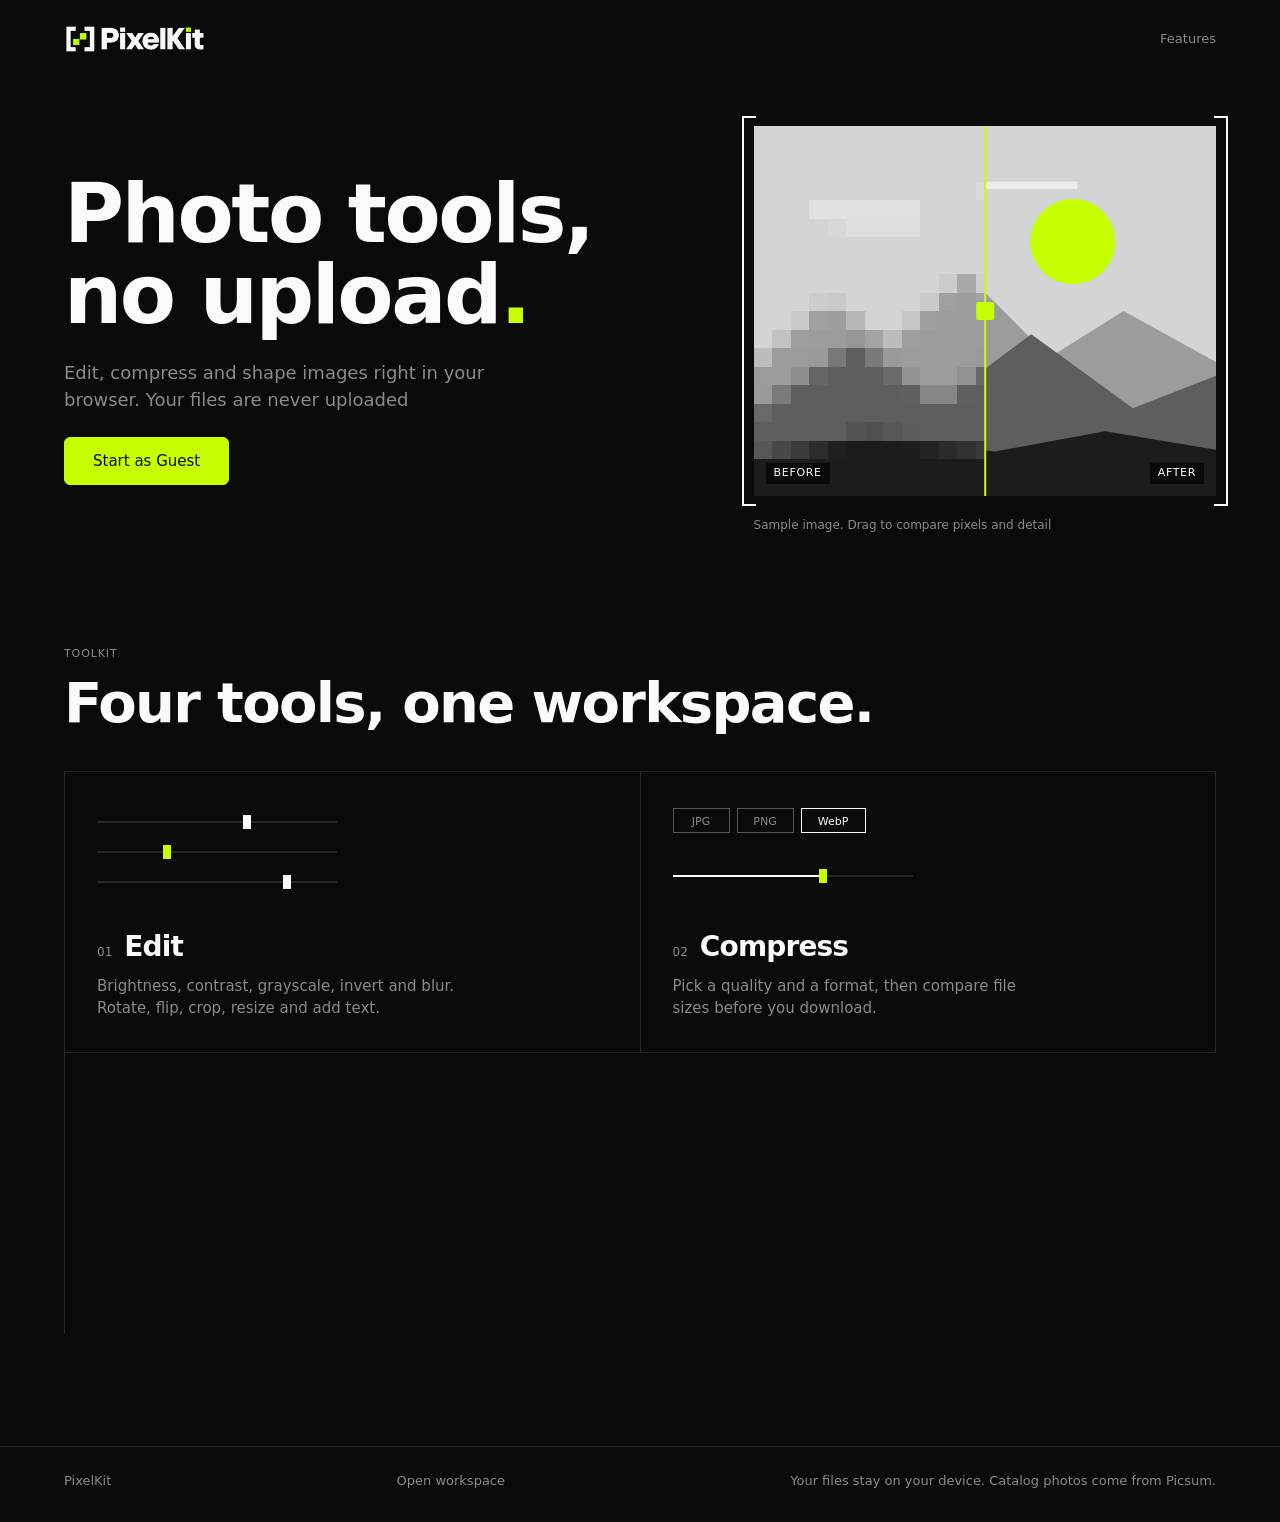
==== index.html @ 5ed44359 "PixelKit: landing, workspace, editor, compressor, meme, catalog, logo maker core Co-Authored-By: Cla" ====
<!doctype html>
<html lang="en">
<head>
<meta charset="utf-8">
<meta name="viewport" content="width=device-width, initial-scale=1">
<meta name="description" content="PixelKit is a photo toolkit that runs in your browser: edit, compress, make memes and posts, and find images.">
<meta name="theme-color" content="#0a0a0a">
<meta http-equiv="Content-Security-Policy" content="default-src 'self'; script-src 'self'; style-src 'self' https://fonts.googleapis.com; font-src https://fonts.gstatic.com; img-src 'self' data: blob: https://picsum.photos https://fastly.picsum.photos; connect-src 'self' https://picsum.photos; object-src 'none'; base-uri 'self'">
<link rel="icon" type="image/png" href="assets/PixelKit_Icon_Transparent.png">
<link rel="preconnect" href="https://fonts.googleapis.com">
<link rel="preconnect" href="https://fonts.gstatic.com" crossorigin>
<link rel="stylesheet" href="https://fonts.googleapis.com/css2?family=Inter:wght@400;500&family=Space+Grotesk:wght@700&display=swap">
<link rel="stylesheet" href="css/tokens.css">
<link rel="stylesheet" href="css/base.css">
<title>PixelKit — Photo toolkit in your browser</title>
<link rel="stylesheet" href="css/landing.css">
</head>
<body class="landing">
<header class="wrap site-header">
  <a class="logo" href="index.html" aria-label="PixelKit home"><img src="assets/PixelKit_Logo_Transparent.png" alt="PixelKit"></a>
  <a class="text-link" href="#features">Features</a>
</header>

<main>
  <section class="wrap hero">
    <div class="hero__copy">
      <h1><span>Photo tools,</span> <span>no upload<span class="dot">.</span></span></h1>
      <p>Edit, compress and shape images right in your browser. Your files are never uploaded</p>
      <a class="btn btn--primary btn--lg" href="app.html">Start as Guest</a>
    </div>
    <figure class="hero__preview">
      <div class="compare">
        <img src="assets/hero-sample.svg" width="500" height="400" alt="Sample landscape image with a lime sun">
      </div>
      <figcaption>Sample image. Drag to compare pixels and detail</figcaption>
    </figure>
  </section>

  <section class="wrap features" id="features" aria-labelledby="features-title">
    <div class="features__head">
      <p class="eyebrow">Toolkit</p>
      <h2 id="features-title">Four tools, one workspace.</h2>
    </div>
    <div class="features__grid">
      <article class="module">
        <svg class="module__visual" viewBox="0 0 240 96" aria-hidden="true">
          <line class="v-line" x1="0" y1="18" x2="240" y2="18"/><rect class="v-knob" x="146" y="11" width="8" height="14"/>
          <line class="v-line" x1="0" y1="48" x2="240" y2="48"/><rect class="v-lime" x="66" y="41" width="8" height="14"/>
          <line class="v-line" x1="0" y1="78" x2="240" y2="78"/><rect class="v-knob" x="186" y="71" width="8" height="14"/>
        </svg>
        <h3><span class="module__n">01</span>Edit</h3>
        <p>Brightness, contrast, grayscale, invert and blur. Rotate, flip, crop, resize and add text.</p>
      </article>
      <article class="module">
        <svg class="module__visual" viewBox="0 0 240 96" aria-hidden="true">
          <rect class="v-box" x="0.5" y="4.5" width="56" height="24"/><text class="v-text" x="28" y="21" text-anchor="middle">JPG</text>
          <rect class="v-box" x="64.5" y="4.5" width="56" height="24"/><text class="v-text" x="92" y="21" text-anchor="middle">PNG</text>
          <rect class="v-box v-box--on" x="128.5" y="4.5" width="64" height="24"/><text class="v-text v-text--on" x="160" y="21" text-anchor="middle">WebP</text>
          <line class="v-line" x1="0" y1="72" x2="240" y2="72"/>
          <line class="v-fill" x1="0" y1="72" x2="150" y2="72"/><rect class="v-lime" x="146" y="65" width="8" height="14"/>
        </svg>
        <h3><span class="module__n">02</span>Compress</h3>
        <p>Pick a quality and a format, then compare file sizes before you download.</p>
      </article>
      <article class="module">
        <svg class="module__visual" viewBox="0 0 240 96" aria-hidden="true">
          <rect class="v-box" x="0.5" y="12.5" width="72" height="72"/>
          <rect class="v-knob" x="10" y="20" width="53" height="6"/><rect class="v-lime" x="10" y="70" width="53" height="6"/>
          <rect class="v-box" x="88.5" y="8.5" width="40.5" height="72"/>
          <rect class="v-knob" x="96" y="16" width="25" height="6"/><rect class="v-lime" x="96" y="66" width="25" height="6"/>
          <text class="v-text" x="148" y="38">Post · 1:1</text>
          <text class="v-text" x="148" y="62">Status · 9:16</text>
        </svg>
        <h3><span class="module__n">03</span>Meme &amp; Post</h3>
        <p>Top and bottom text with Instagram and WhatsApp Status sizes.</p>
      </article>
      <article class="module">
        <svg class="module__visual" viewBox="0 0 240 96" aria-hidden="true">
          <rect class="v-tile" x="0" y="6" width="38" height="38" fill-opacity=".14"/><rect class="v-tile" x="46" y="6" width="38" height="38" fill-opacity=".28"/>
          <rect class="v-lime" x="92" y="6" width="38" height="38"/><rect class="v-tile" x="138" y="6" width="38" height="38" fill-opacity=".2"/>
          <rect class="v-tile" x="0" y="52" width="38" height="38" fill-opacity=".3"/><rect class="v-tile" x="46" y="52" width="38" height="38" fill-opacity=".16"/>
          <rect class="v-tile" x="92" y="52" width="38" height="38" fill-opacity=".24"/><rect class="v-tile" x="138" y="52" width="38" height="38" fill-opacity=".12"/>
        </svg>
        <h3><span class="module__n">04</span>Discover</h3>
        <p>Browse free photos from Picsum and send one straight into your workspace.</p>
      </article>
    </div>
  </section>
</main>

<footer class="site-footer"><div class="wrap site-footer__row">
  <span>PixelKit</span>
  <a class="text-link" href="app.html">Open workspace</a>
  <span>Your files stay on your device. Catalog photos come from Picsum.</span>
</div></footer>
<script type="module" src="js/landing.js"></script>
</body>
</html>
---- css/tokens.css ----
:root {
  --bg: #0a0a0a;
  --surface: #141414;
  --border: #262626;
  --text: #fafafa;
  --muted: #8a8a8a;
  --accent: #c6ff00;
  --on-accent: #0a0a0a;

  --font-display: "Space Grotesk", system-ui, sans-serif;
  --font-ui: "Inter", system-ui, sans-serif;

  --radius: 6px;
  --t-fast: 150ms;
  --t-base: 250ms;
}
---- css/base.css ----
*, *::before, *::after { box-sizing: border-box; }

html { color-scheme: dark; }

body {
  margin: 0;
  background: var(--bg);
  color: var(--text);
  font: 400 14px/1.5 var(--font-ui);
  -webkit-font-smoothing: antialiased;
}

h1, h2, h3 {
  margin: 0;
  font-family: var(--font-display);
  font-weight: 700;
  letter-spacing: -0.03em;
}

a { color: inherit; }

img { display: block; max-width: 100%; }

:focus-visible {
  outline: 2px solid var(--accent);
  outline-offset: 2px;
}

.btn {
  display: inline-flex;
  align-items: center;
  justify-content: center;
  height: 36px;
  padding: 0 16px;
  border: 1px solid var(--border);
  border-radius: var(--radius);
  background: var(--surface);
  color: var(--text);
  font: 500 13px var(--font-ui);
  text-decoration: none;
  cursor: pointer;
  transition: transform var(--t-fast), border-color var(--t-fast), background var(--t-fast);
}
.btn:hover { border-color: var(--muted); }
.btn:disabled { opacity: 0.4; cursor: not-allowed; }
.btn:disabled:hover { border-color: var(--border); }

.btn--primary {
  background: var(--accent);
  border-color: var(--accent);
  color: var(--on-accent);
}
.btn--primary:hover { border-color: var(--accent); transform: translateY(-1px); }

/* The logo PNG holds the wordmark plus a second icon on the right; crop to the wordmark (1115 of 1506px). */
.logo {
  display: block;
  overflow: hidden;
  aspect-ratio: 1115 / 236;
}
.logo img { max-width: none; width: calc(1506 / 1115 * 100%); }

@media (prefers-reduced-motion: reduce) {
  *, *::before, *::after { transition-duration: 0.01ms !important; animation-duration: 0.01ms !important; }
  .btn--primary:hover { transform: none; }
}
---- css/landing.css ----
.wrap { max-width: 1200px; margin: 0 auto; padding: 0 24px; }

.text-link { color: var(--muted); text-decoration: none; font-size: 13px; transition: color var(--t-fast); }
.text-link:hover { color: var(--text); }

.landing .btn--lg { height: 48px; padding: 0 28px; font-size: 15px; }
.landing .btn:active { transform: scale(0.97); transition-duration: 125ms; }

/* Header */
.site-header { display: flex; align-items: center; justify-content: space-between; padding-top: 24px; padding-bottom: 24px; }
.site-header .logo { width: 140px; }

/* Hero */
.hero { display: grid; grid-template-columns: minmax(0, 1.15fr) minmax(0, 0.85fr); gap: 64px; align-items: center; padding-top: 48px; padding-bottom: 112px; overflow-x: clip; /* the shifted divider box is wider than the frame */ }
.hero__copy { display: flex; flex-direction: column; align-items: flex-start; gap: 24px; }
.hero h1 { font-size: clamp(44px, 6.4vw, 96px); line-height: 0.98; }
.hero h1 > span:first-child { display: block; }
.hero .dot { color: var(--accent); }
.hero p { margin: 0; max-width: 40ch; color: var(--muted); font-size: 18px; }

.hero__copy > *, .hero__preview { animation: rise 500ms ease-out both; }
.hero__copy > :nth-child(2) { animation-delay: 60ms; }
.hero__copy > :nth-child(3) { animation-delay: 120ms; }
.hero__preview { animation-delay: 180ms; margin: 0; }
@keyframes rise { from { opacity: 0; transform: translateY(16px); } }

.hero__preview figcaption { margin-top: 20px; color: var(--muted); font-size: 12px; }

/* Before/after compare. Left of --split is pixelated, right is the sharp <img>. */
.compare { position: relative; --split: 50%; aspect-ratio: 5 / 4; background: var(--surface); }
.compare img { width: 100%; height: 100%; object-fit: cover; }
/* Corner brackets echo the logo. */
.compare::before, .compare::after { content: ""; position: absolute; top: -10px; bottom: -10px; width: 14px; border: 2px solid var(--text); pointer-events: none; }
.compare::before { left: -12px; border-right: 0; }
.compare::after { right: -12px; border-left: 0; }

.compare__pixels { position: absolute; inset: 0; width: 100%; height: 100%; image-rendering: pixelated; clip-path: inset(0 calc(100% - var(--split)) 0 0); }
.compare__divider { position: absolute; inset: 0; width: 100%; transform: translateX(var(--split)); pointer-events: none; }
.compare__divider::before { content: ""; position: absolute; top: 0; bottom: 0; left: -1px; width: 2px; background: var(--accent); }
.compare__divider::after { content: ""; position: absolute; top: 50%; left: -9px; width: 18px; height: 18px; margin-top: -9px; background: var(--accent); border-radius: 2px; }
.compare input { position: absolute; inset: 0; width: 100%; height: 100%; margin: 0; opacity: 0; cursor: ew-resize; touch-action: pan-y; }
.compare input:focus-visible ~ .compare__divider::after { outline: 2px solid var(--text); outline-offset: 3px; }

.compare__tag { position: absolute; bottom: 12px; padding: 2px 8px; background: var(--bg); color: var(--text); font-size: 11px; font-weight: 500; letter-spacing: 0.06em; text-transform: uppercase; pointer-events: none; }
.compare__tag--before { left: 12px; }
.compare__tag--after { right: 12px; }

.compare.is-intro .compare__pixels { transition: clip-path 700ms cubic-bezier(0.22, 1, 0.36, 1); }
.compare.is-intro .compare__divider { transition: transform 700ms cubic-bezier(0.22, 1, 0.36, 1); }

/* Features: one hairline table instead of four separate cards. */
.features { padding-bottom: 112px; }
.features__head { margin-bottom: 40px; }
.eyebrow { margin: 0 0 12px; color: var(--muted); font-size: 11px; font-weight: 500; letter-spacing: 0.08em; text-transform: uppercase; }
.features h2 { font-size: clamp(32px, 4.5vw, 56px); line-height: 1.02; }

.features__grid { display: grid; grid-template-columns: repeat(2, minmax(0, 1fr)); border-top: 1px solid var(--border); border-left: 1px solid var(--border); }
.module { padding: 32px; border-right: 1px solid var(--border); border-bottom: 1px solid var(--border); transition: background var(--t-base); }
.module__visual { display: block; width: 100%; max-width: 240px; height: auto; margin-bottom: 32px; overflow: visible; }
.module h3 { display: flex; align-items: baseline; gap: 12px; font-size: 28px; line-height: 1.1; }
.module__n { color: var(--muted); font: 500 12px var(--font-ui); letter-spacing: 0; }
.module p { margin: 12px 0 0; max-width: 38ch; color: var(--muted); font-size: 15px; }

@media (hover: hover) { .module:hover { background: var(--surface); } }

/* Feature visuals (inline SVG) */
.v-line { stroke: var(--muted); stroke-opacity: 0.45; stroke-width: 1; }
.v-fill { stroke: var(--text); stroke-width: 2; }
.v-knob { fill: var(--text); }
.v-lime { fill: var(--accent); }
.v-box { fill: none; stroke: var(--muted); stroke-opacity: 0.6; }
.v-box--on { stroke: var(--text); stroke-opacity: 1; }
.v-text { fill: var(--muted); font: 500 11px var(--font-ui); }
.v-text--on { fill: var(--text); }
.v-tile { fill: var(--muted); }

/* Scroll reveal; the hidden state only exists once animations.js has run. */
.reveal { opacity: 0; transform: translateY(16px); transition: opacity 600ms ease-out, transform 600ms ease-out; }
.reveal.is-visible { opacity: 1; transform: none; }
.module:nth-child(even).reveal { transition-delay: 80ms, 80ms; }

/* Footer */
.site-footer { border-top: 1px solid var(--border); color: var(--muted); font-size: 13px; }
.site-footer__row { display: flex; flex-wrap: wrap; align-items: center; justify-content: space-between; gap: 12px 24px; padding-top: 24px; padding-bottom: 32px; }

@media (max-width: 900px) {
  .hero { grid-template-columns: minmax(0, 1fr); gap: 48px; padding-bottom: 80px; }
  .hero__preview { max-width: 560px; }
  .features { padding-bottom: 80px; }
}
@media (max-width: 640px) {
  .features__grid { grid-template-columns: minmax(0, 1fr); }
  .module { padding: 24px; }
  .module__visual { margin-bottom: 24px; }
}

@media (prefers-reduced-motion: reduce) {
  .hero__copy > *, .hero__preview { animation: none; }
  .reveal { transform: none; }
  .landing .btn:active { transform: none; }
}
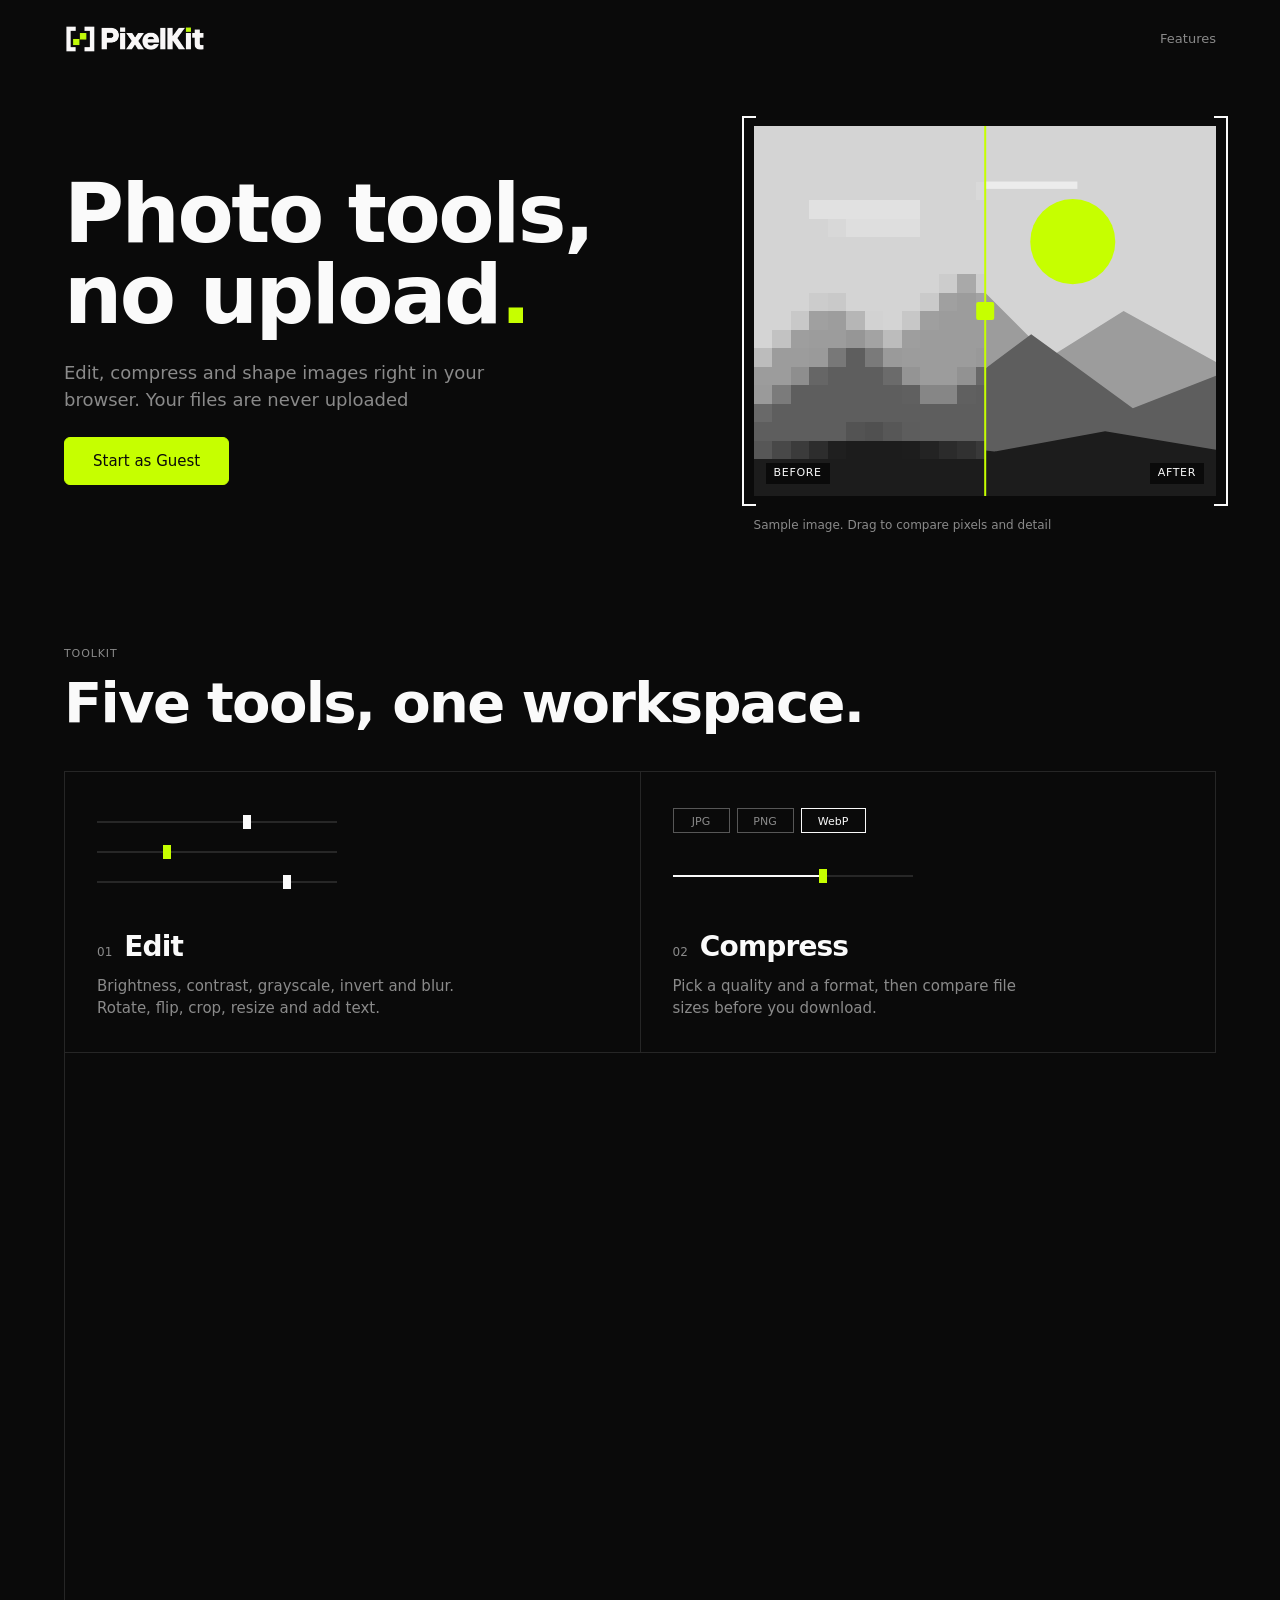
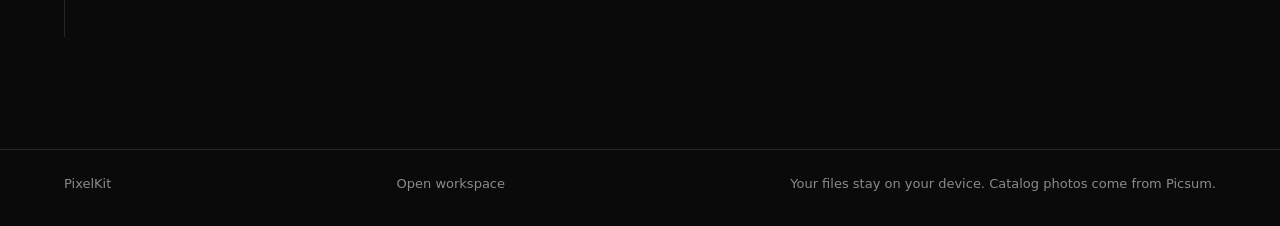
==== commit 26581f65: "development phase completed" ====
--- a/index.html
+++ b/index.html
@@ -39,7 +39,7 @@
   <section class="wrap features" id="features" aria-labelledby="features-title">
     <div class="features__head">
       <p class="eyebrow">Toolkit</p>
-      <h2 id="features-title">Four tools, one workspace.</h2>
+      <h2 id="features-title">Five tools, one workspace.</h2>
     </div>
     <div class="features__grid">
       <article class="module">
@@ -76,12 +76,21 @@
       </article>
       <article class="module">
         <svg class="module__visual" viewBox="0 0 240 96" aria-hidden="true">
+          <rect class="v-lime" x="8" y="18" width="104" height="60"/><circle class="v-knob" cx="96" cy="56" r="30"/>
+          <rect class="v-box v-box--on" x="60.5" y="20.5" width="71" height="71"/>
+          <text class="v-text v-text--on" x="152" y="44">Logo</text><text class="v-text" x="152" y="68">PNG</text>
+        </svg>
+        <h3><span class="module__n">04</span>Logo Maker</h3>
+        <p>Add text, rectangles and circles, drag them into place and set their layer order. Export a PNG with a transparent or solid background.</p>
+      </article>
+      <article class="module">
+        <svg class="module__visual" viewBox="0 0 240 96" aria-hidden="true">
           <rect class="v-tile" x="0" y="6" width="38" height="38" fill-opacity=".14"/><rect class="v-tile" x="46" y="6" width="38" height="38" fill-opacity=".28"/>
           <rect class="v-lime" x="92" y="6" width="38" height="38"/><rect class="v-tile" x="138" y="6" width="38" height="38" fill-opacity=".2"/>
           <rect class="v-tile" x="0" y="52" width="38" height="38" fill-opacity=".3"/><rect class="v-tile" x="46" y="52" width="38" height="38" fill-opacity=".16"/>
           <rect class="v-tile" x="92" y="52" width="38" height="38" fill-opacity=".24"/><rect class="v-tile" x="138" y="52" width="38" height="38" fill-opacity=".12"/>
         </svg>
-        <h3><span class="module__n">04</span>Discover</h3>
+        <h3><span class="module__n">05</span>Discover</h3>
         <p>Browse free photos from Picsum and send one straight into your workspace.</p>
       </article>
     </div>
--- a/css/landing.css
+++ b/css/landing.css
@@ -48,7 +48,7 @@
 .compare.is-intro .compare__pixels { transition: clip-path 700ms cubic-bezier(0.22, 1, 0.36, 1); }
 .compare.is-intro .compare__divider { transition: transform 700ms cubic-bezier(0.22, 1, 0.36, 1); }
 
-/* Features: one hairline table instead of four separate cards. */
+/* Features: one hairline table instead of separate cards. With an odd number of cards, the last one spans the whole row. */
 .features { padding-bottom: 112px; }
 .features__head { margin-bottom: 40px; }
 .eyebrow { margin: 0 0 12px; color: var(--muted); font-size: 11px; font-weight: 500; letter-spacing: 0.08em; text-transform: uppercase; }
@@ -56,6 +56,7 @@
 
 .features__grid { display: grid; grid-template-columns: repeat(2, minmax(0, 1fr)); border-top: 1px solid var(--border); border-left: 1px solid var(--border); }
 .module { padding: 32px; border-right: 1px solid var(--border); border-bottom: 1px solid var(--border); transition: background var(--t-base); }
+.module:last-child { grid-column: 1 / -1; }
 .module__visual { display: block; width: 100%; max-width: 240px; height: auto; margin-bottom: 32px; overflow: visible; }
 .module h3 { display: flex; align-items: baseline; gap: 12px; font-size: 28px; line-height: 1.1; }
 .module__n { color: var(--muted); font: 500 12px var(--font-ui); letter-spacing: 0; }
@@ -91,6 +92,7 @@
 @media (max-width: 640px) {
   .features__grid { grid-template-columns: minmax(0, 1fr); }
   .module { padding: 24px; }
+  .text-link { display: inline-flex; align-items: center; min-height: 40px; }
   .module__visual { margin-bottom: 24px; }
 }
 
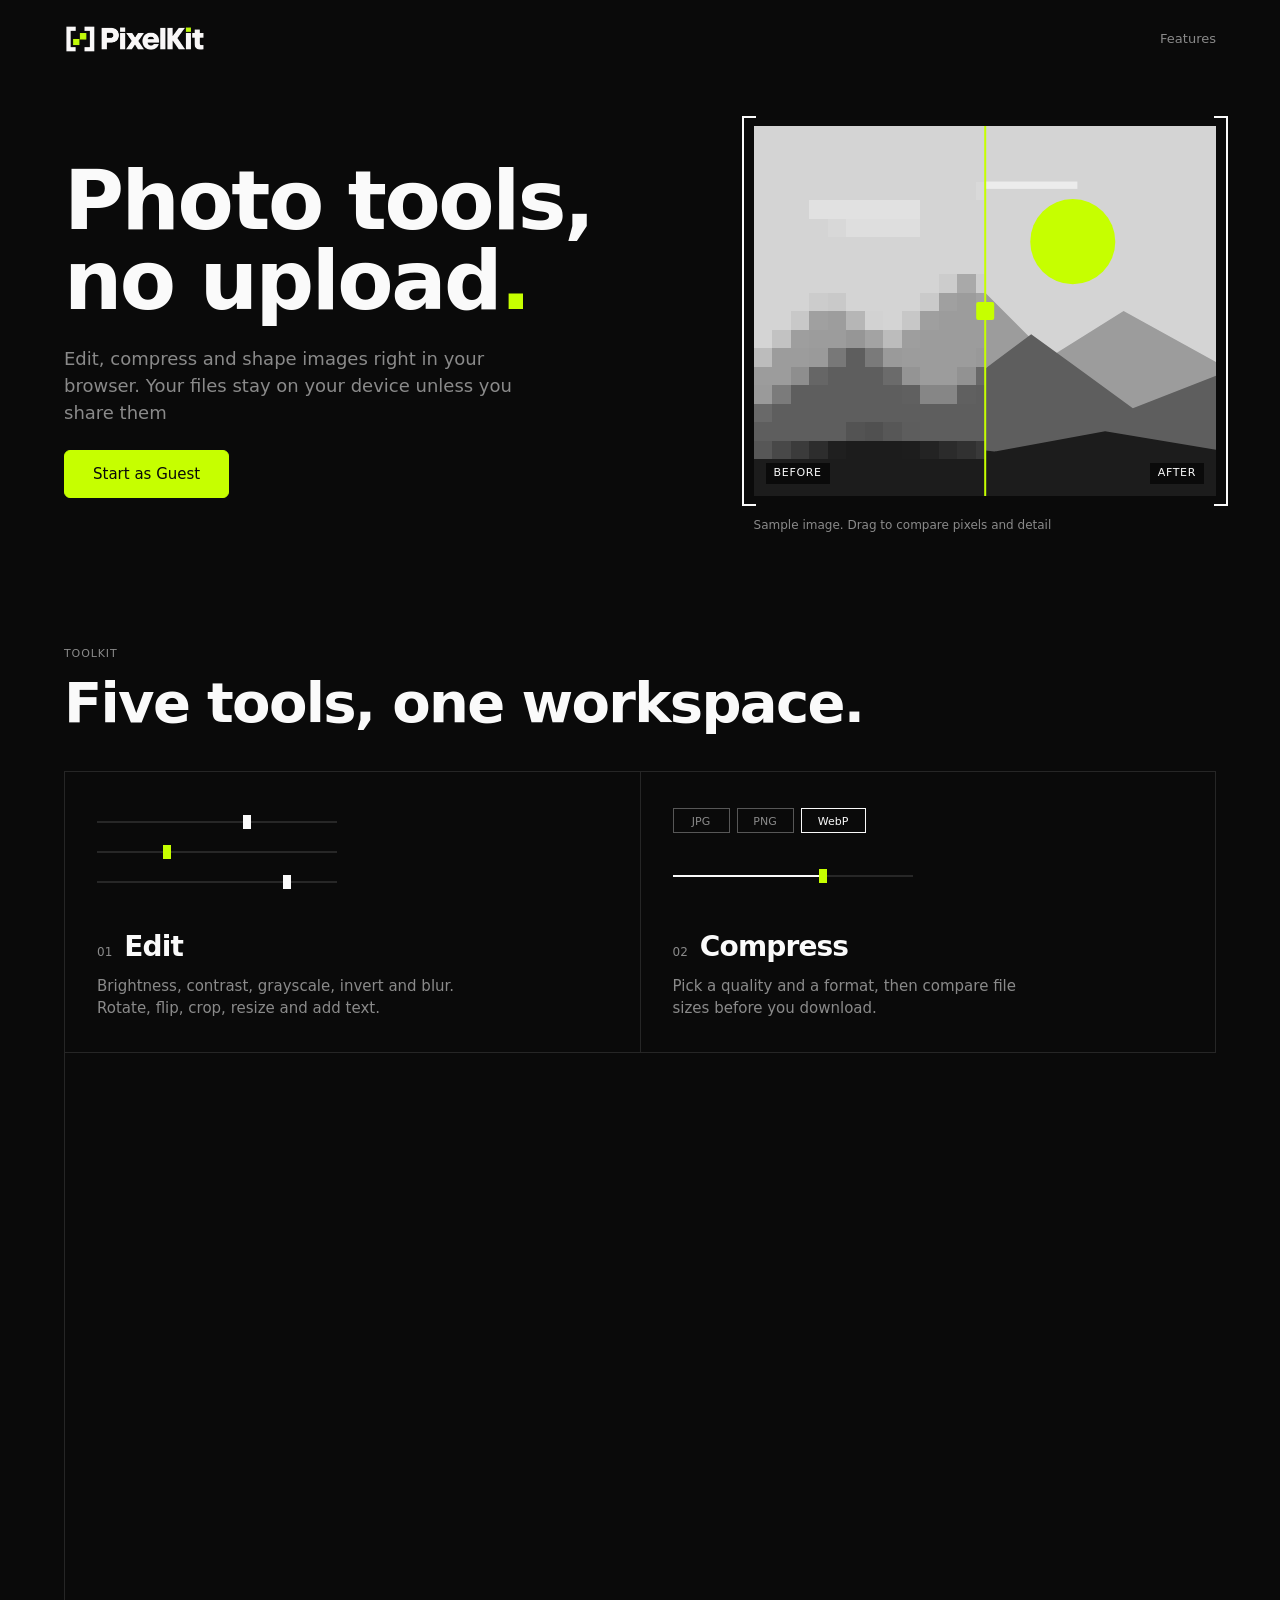
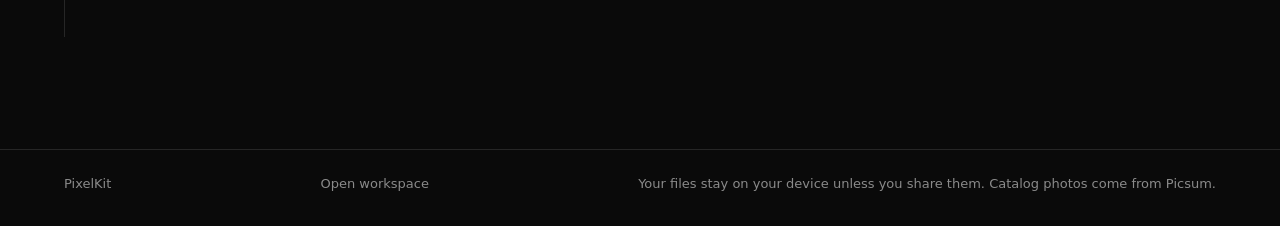
==== commit d3bc2784: "Add Share on Facebook and Share with an app to every tool Co-Authored-By: Claude Opus 5.5 <noreply@a" ====
--- a/index.html
+++ b/index.html
@@ -5,7 +5,7 @@
 <meta name="viewport" content="width=device-width, initial-scale=1">
 <meta name="description" content="PixelKit is a photo toolkit that runs in your browser: edit, compress, make memes and posts, and find images.">
 <meta name="theme-color" content="#0a0a0a">
-<meta http-equiv="Content-Security-Policy" content="default-src 'self'; script-src 'self'; style-src 'self' https://fonts.googleapis.com; font-src https://fonts.gstatic.com; img-src 'self' data: blob: https://picsum.photos https://fastly.picsum.photos; connect-src 'self' https://picsum.photos; object-src 'none'; base-uri 'self'">
+<meta http-equiv="Content-Security-Policy" content="default-src 'self'; script-src 'self'; style-src 'self' https://fonts.googleapis.com; font-src https://fonts.gstatic.com; img-src 'self' data: blob:; connect-src 'self'; object-src 'none'; base-uri 'self'">
 <link rel="icon" type="image/png" href="assets/PixelKit_Icon_Transparent.png">
 <link rel="preconnect" href="https://fonts.googleapis.com">
 <link rel="preconnect" href="https://fonts.gstatic.com" crossorigin>
@@ -25,7 +25,7 @@
   <section class="wrap hero">
     <div class="hero__copy">
       <h1><span>Photo tools,</span> <span>no upload<span class="dot">.</span></span></h1>
-      <p>Edit, compress and shape images right in your browser. Your files are never uploaded</p>
+      <p>Edit, compress and shape images right in your browser. Your files stay on your device unless you share them</p>
       <a class="btn btn--primary btn--lg" href="app.html">Start as Guest</a>
     </div>
     <figure class="hero__preview">
@@ -100,7 +100,7 @@
 <footer class="site-footer"><div class="wrap site-footer__row">
   <span>PixelKit</span>
   <a class="text-link" href="app.html">Open workspace</a>
-  <span>Your files stay on your device. Catalog photos come from Picsum.</span>
+  <span>Your files stay on your device unless you share them. Catalog photos come from Picsum.</span>
 </div></footer>
 <script type="module" src="js/landing.js"></script>
 </body>
--- a/css/landing.css
+++ b/css/landing.css
@@ -92,8 +92,10 @@
 @media (max-width: 640px) {
   .features__grid { grid-template-columns: minmax(0, 1fr); }
   .module { padding: 24px; }
+  .module__visual { margin-bottom: 24px; }
+}
+@media (max-width: 640px), (pointer: coarse) { /* touch screens need tap areas of at least 40px */
   .text-link { display: inline-flex; align-items: center; min-height: 40px; }
-  .module__visual { margin-bottom: 24px; }
 }
 
 @media (prefers-reduced-motion: reduce) {
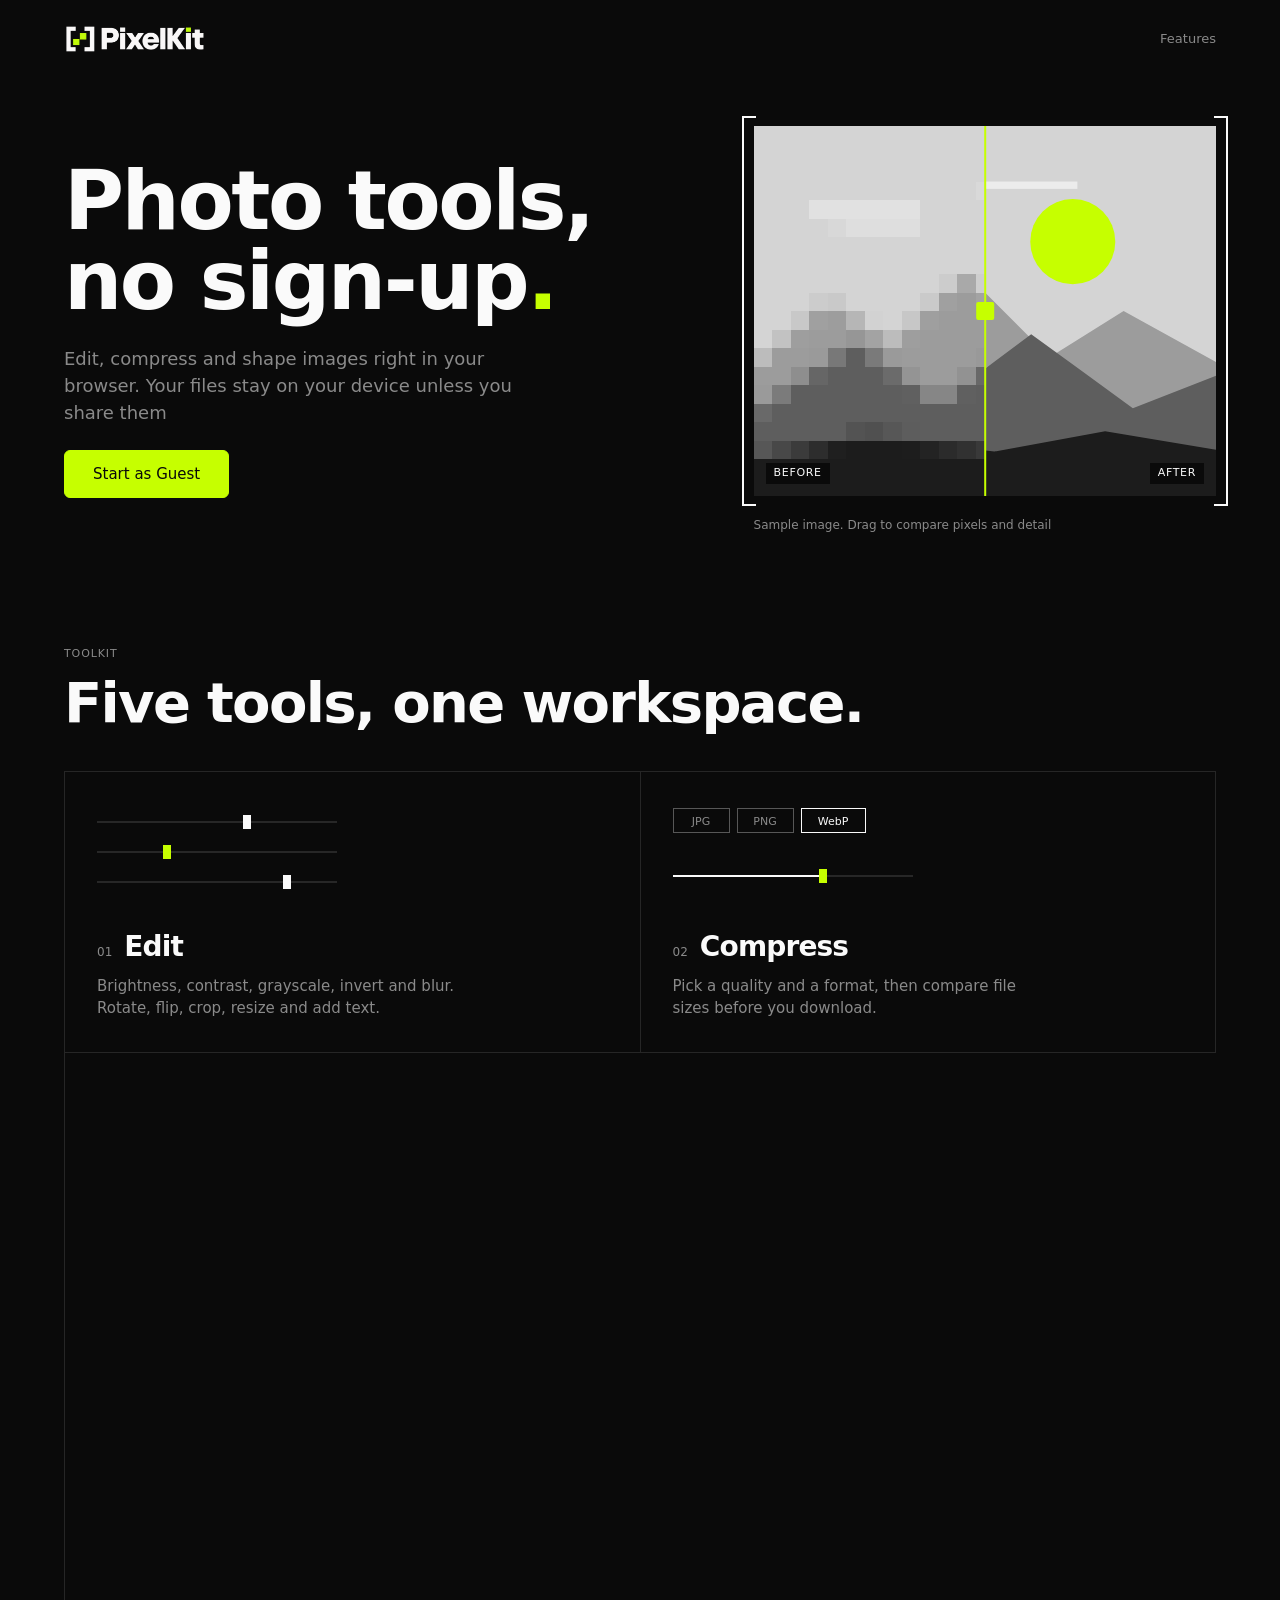
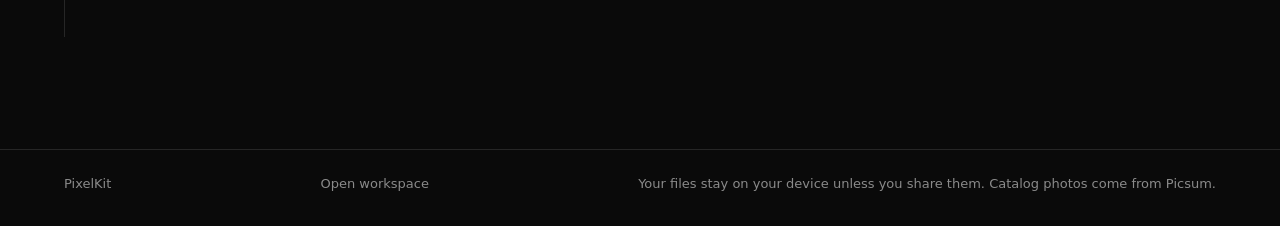
==== commit 79451c11: "Make the landing heading accurate now that sharing uploads a copy Co-Authored-By: Claude Opus 5.5 <n" ====
--- a/index.html
+++ b/index.html
@@ -24,7 +24,7 @@
 <main>
   <section class="wrap hero">
     <div class="hero__copy">
-      <h1><span>Photo tools,</span> <span>no upload<span class="dot">.</span></span></h1>
+      <h1><span>Photo tools,</span> <span>no sign-up<span class="dot">.</span></span></h1>
       <p>Edit, compress and shape images right in your browser. Your files stay on your device unless you share them</p>
       <a class="btn btn--primary btn--lg" href="app.html">Start as Guest</a>
     </div>
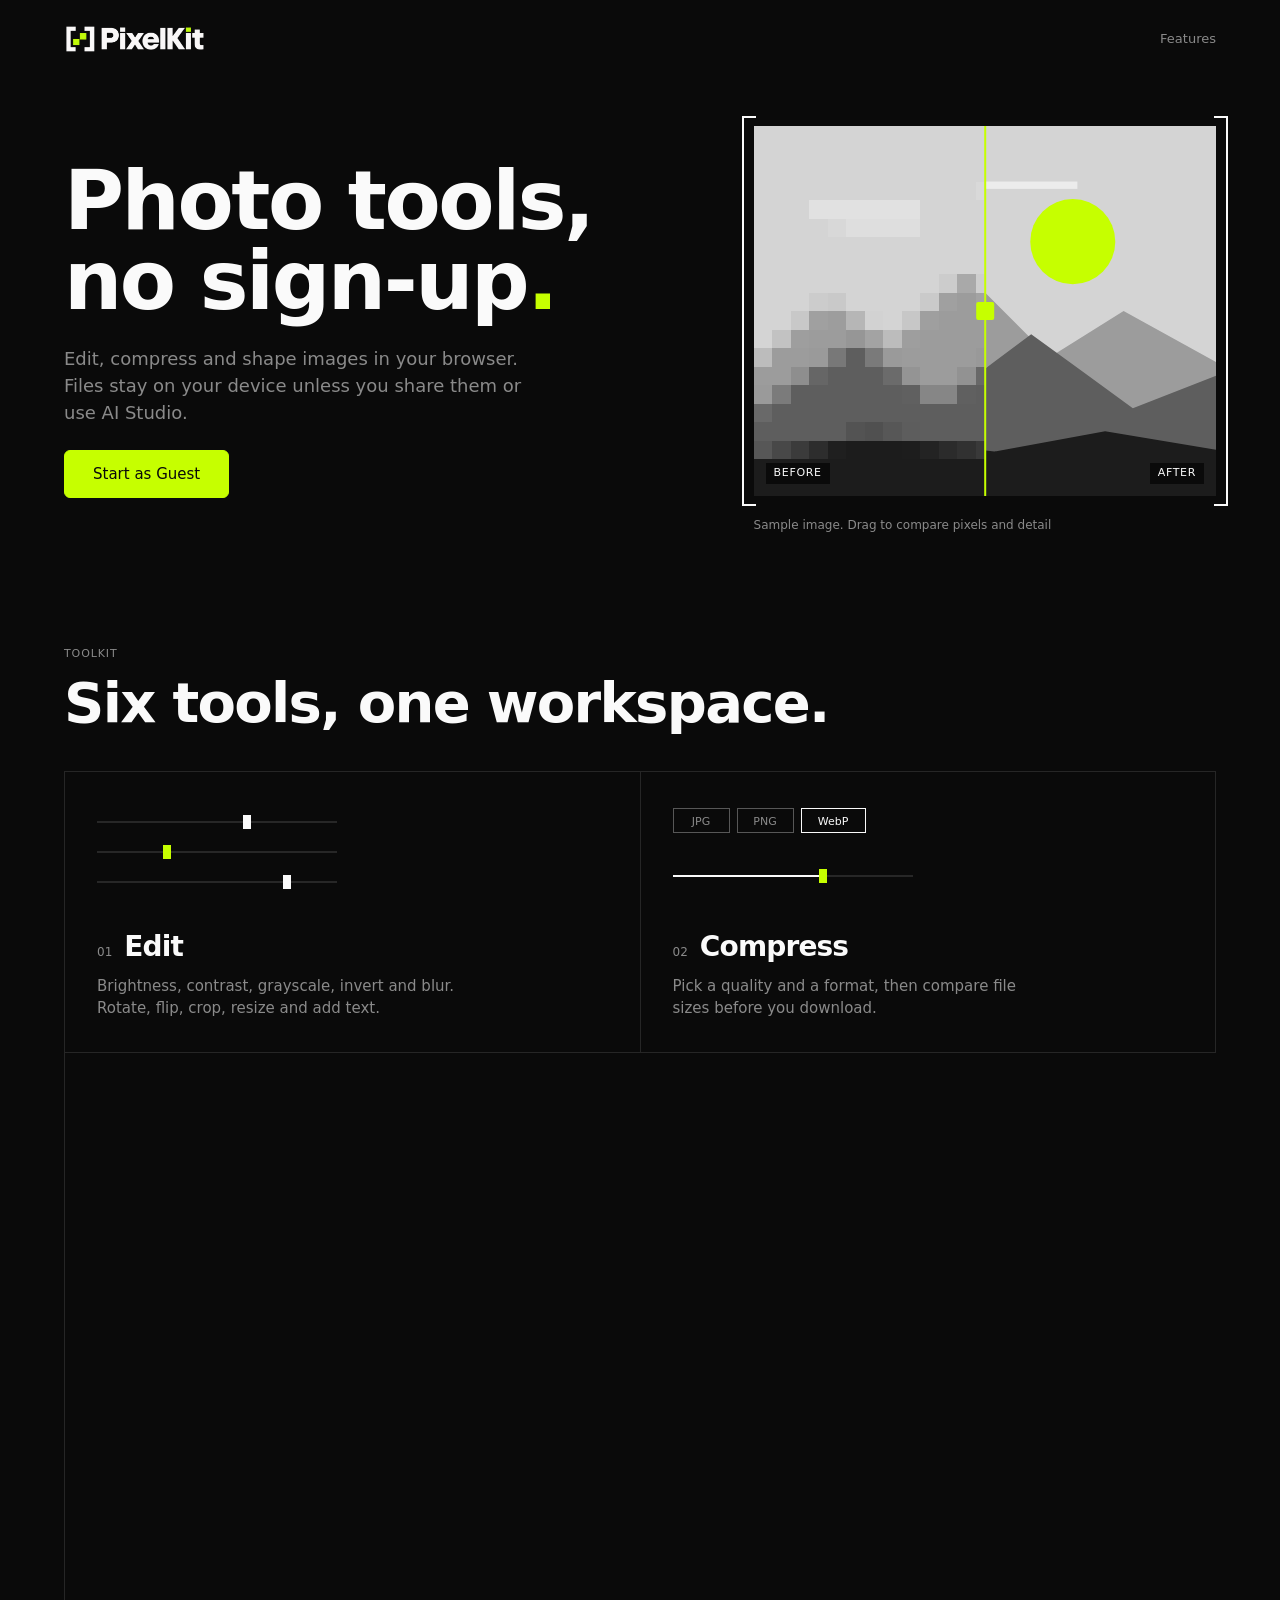
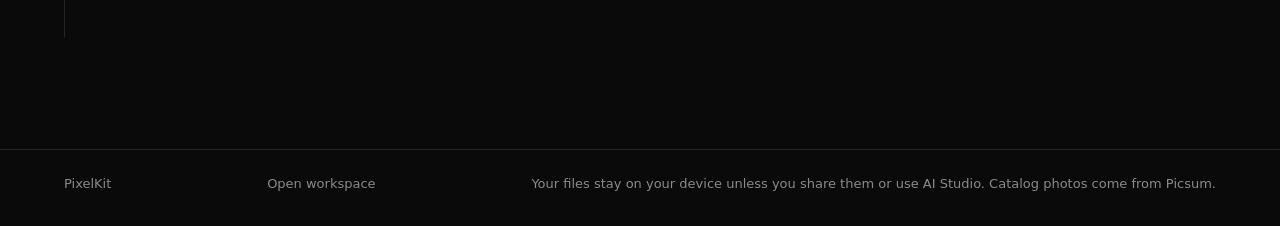
==== commit fb707517: "Fix message leaks, copy and duplicate controls from the review Co-Authored-By: Claude Opus 5.5 <nore" ====
--- a/index.html
+++ b/index.html
@@ -25,7 +25,7 @@
   <section class="wrap hero">
     <div class="hero__copy">
       <h1><span>Photo tools,</span> <span>no sign-up<span class="dot">.</span></span></h1>
-      <p>Edit, compress and shape images right in your browser. Your files stay on your device unless you share them</p>
+      <p>Edit, compress and shape images in your browser. Files stay on your device unless you share them or use AI Studio.</p>
       <a class="btn btn--primary btn--lg" href="app.html">Start as Guest</a>
     </div>
     <figure class="hero__preview">
@@ -39,7 +39,7 @@
   <section class="wrap features" id="features" aria-labelledby="features-title">
     <div class="features__head">
       <p class="eyebrow">Toolkit</p>
-      <h2 id="features-title">Five tools, one workspace.</h2>
+      <h2 id="features-title">Six tools, one workspace.</h2>
     </div>
     <div class="features__grid">
       <article class="module">
@@ -100,7 +100,7 @@
 <footer class="site-footer"><div class="wrap site-footer__row">
   <span>PixelKit</span>
   <a class="text-link" href="app.html">Open workspace</a>
-  <span>Your files stay on your device unless you share them. Catalog photos come from Picsum.</span>
+  <span>Your files stay on your device unless you share them or use AI Studio. Catalog photos come from Picsum.</span>
 </div></footer>
 <script type="module" src="js/landing.js"></script>
 </body>
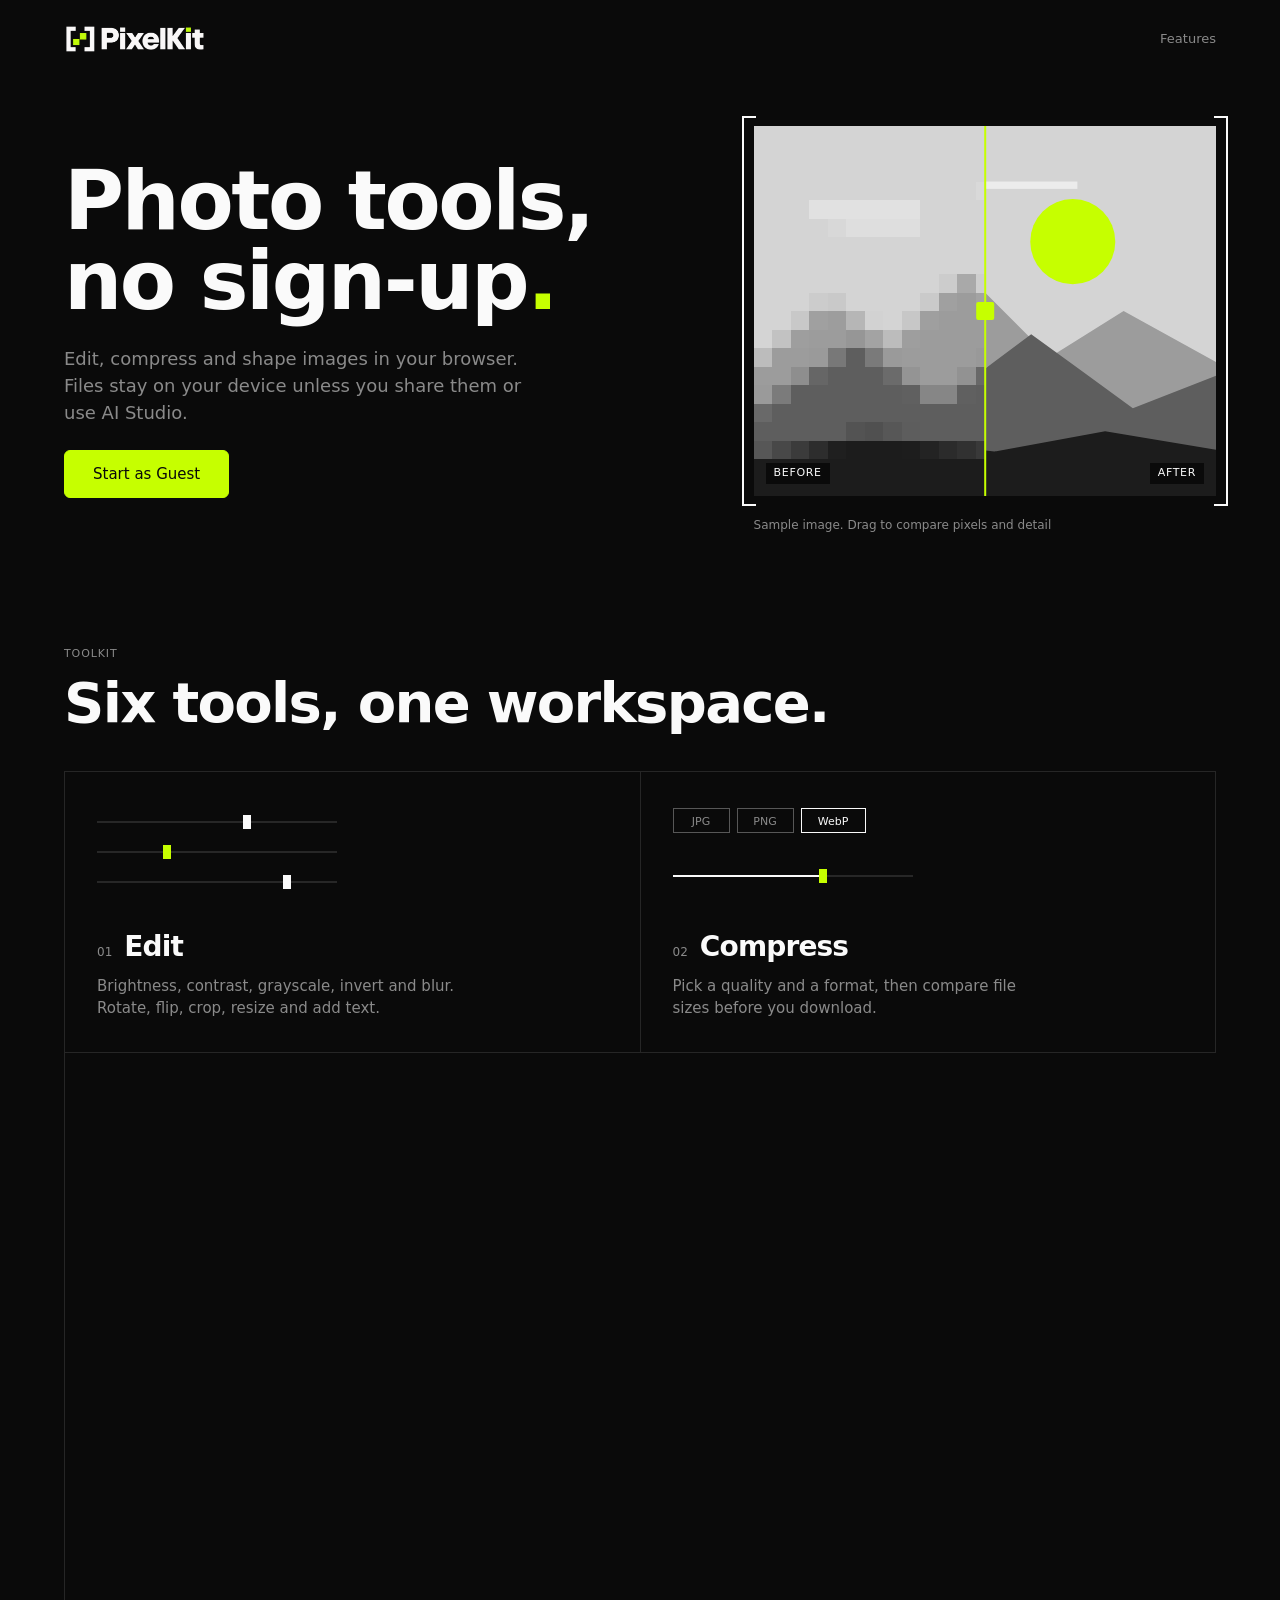
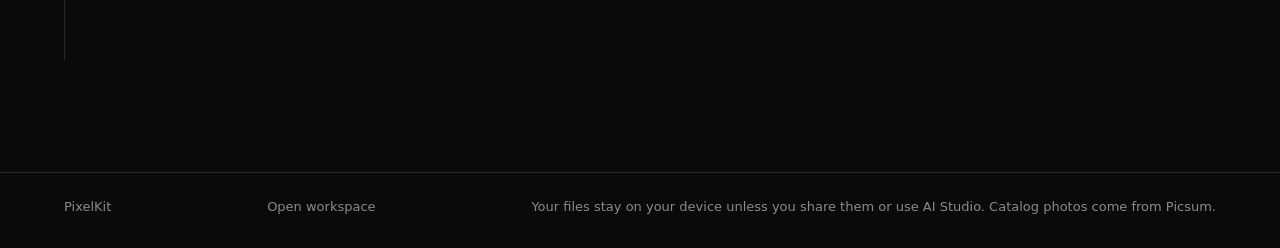
==== commit 55b6541e: "Replace TikTok menu item with Instagram, move TikTok to More apps, add AI Studio landing card Co-Aut" ====
--- a/index.html
+++ b/index.html
@@ -93,6 +93,16 @@
         <h3><span class="module__n">05</span>Discover</h3>
         <p>Browse free photos from Picsum and send one straight into your workspace.</p>
       </article>
+      <article class="module">
+        <svg class="module__visual" viewBox="0 0 240 96" aria-hidden="true">
+          <rect class="v-box" x="0.5" y="24.5" width="120" height="24"/><text class="v-text" x="10" y="41">Prompt</text>
+          <path class="v-line" d="M140 36h24"/>
+          <rect class="v-box v-box--on" x="180.5" y="4.5" width="56" height="64"/><rect class="v-lime" x="196" y="20" width="24" height="24"/>
+          <line class="v-line" x1="0" y1="84" x2="240" y2="84"/>
+        </svg>
+        <h3><span class="module__n">06</span>AI Studio</h3>
+        <p>Describe an image and AI draws it for free. Then change it with words, download it or open it in another tool.</p>
+      </article>
     </div>
   </section>
 </main>
--- a/css/base.css
+++ b/css/base.css
@@ -21,11 +21,6 @@
 
 img { display: block; max-width: 100%; }
 
-:focus-visible {
-  outline: 2px solid var(--accent);
-  outline-offset: 2px;
-}
-
 .btn {
   display: inline-flex;
   align-items: center;
@@ -41,16 +36,12 @@
   cursor: pointer;
   transition: transform var(--t-fast), border-color var(--t-fast), background var(--t-fast);
 }
-.btn:hover { border-color: var(--muted); }
-.btn:disabled { opacity: 0.4; cursor: not-allowed; }
-.btn:disabled:hover { border-color: var(--border); }
 
 .btn--primary {
   background: var(--accent);
   border-color: var(--accent);
   color: var(--on-accent);
 }
-.btn--primary:hover { border-color: var(--accent); transform: translateY(-1px); }
 
 /* The logo PNG holds the wordmark plus a second icon on the right; crop to the wordmark (1115 of 1506px). */
 .logo {
@@ -60,7 +51,32 @@
 }
 .logo img { max-width: none; width: calc(1506 / 1115 * 100%); }
 
+/* ---------- Interaction states: the one place for hover, keyboard focus, pressed and disabled ----------
+   Same look on every clickable element. Hover only on devices that really hover, so a tap never leaves a stuck
+   hover look. No state changes an element's size or position in the layout. :where() keeps each rule as weak as a plain
+   :hover, so page rules such as landing.css still win, while disabled buttons get no hover or pressed effect. */
+:focus-visible { outline: 2px solid var(--accent); outline-offset: 2px; }
+.tool:focus-visible, .recent:focus-visible, .recent-delete:focus-visible, .element-item:focus-visible { outline-offset: -2px; } /* inside, so scrolling lists do not cut it off */
+
+@media (hover: hover) {
+  .btn:where(:not(:disabled)):hover { border-color: var(--muted); }
+  .btn--primary:where(:not(:disabled)):hover { border-color: var(--accent); transform: translateY(-1px); }
+  .btn--danger:where(:not(:disabled)):hover { border-color: var(--danger); transform: translateY(-1px); }
+  .tool:hover, .element-item:hover { color: var(--text); background: var(--border); }
+  .recent:hover { background: var(--border); }
+  .recent-delete:hover { background: var(--border); color: var(--danger); }
+  .project-name:where(:not(:disabled)):hover { border-color: var(--border); }
+  .fields summary:hover { color: var(--text); }
+}
+
+/* Pressed: a darker fill. Coloured buttons keep their colour, slightly darker, and drop the hover lift. */
+.btn:where(:not(:disabled)):active, .tool:active, .recent:active, .recent-delete:active, .element-item:active { background: var(--bg); }
+.btn--primary:where(:not(:disabled)):active { background: var(--accent); filter: brightness(0.85); transform: none; }
+.btn--danger:where(:not(:disabled)):active { background: var(--danger); filter: brightness(0.85); transform: none; }
+
+.btn:disabled { opacity: 0.4; cursor: not-allowed; }
+
 @media (prefers-reduced-motion: reduce) {
   *, *::before, *::after { transition-duration: 0.01ms !important; animation-duration: 0.01ms !important; }
-  .btn--primary:hover { transform: none; }
+  .btn--primary:where(:not(:disabled)):hover, .btn--danger:where(:not(:disabled)):hover { transform: none; }
 }
--- a/css/landing.css
+++ b/css/landing.css
@@ -56,7 +56,7 @@
 
 .features__grid { display: grid; grid-template-columns: repeat(2, minmax(0, 1fr)); border-top: 1px solid var(--border); border-left: 1px solid var(--border); }
 .module { padding: 32px; border-right: 1px solid var(--border); border-bottom: 1px solid var(--border); transition: background var(--t-base); }
-.module:last-child { grid-column: 1 / -1; }
+.module:last-child:nth-child(odd) { grid-column: 1 / -1; } /* only a last card alone in its row spans both columns */
 .module__visual { display: block; width: 100%; max-width: 240px; height: auto; margin-bottom: 32px; overflow: visible; }
 .module h3 { display: flex; align-items: baseline; gap: 12px; font-size: 28px; line-height: 1.1; }
 .module__n { color: var(--muted); font: 500 12px var(--font-ui); letter-spacing: 0; }
